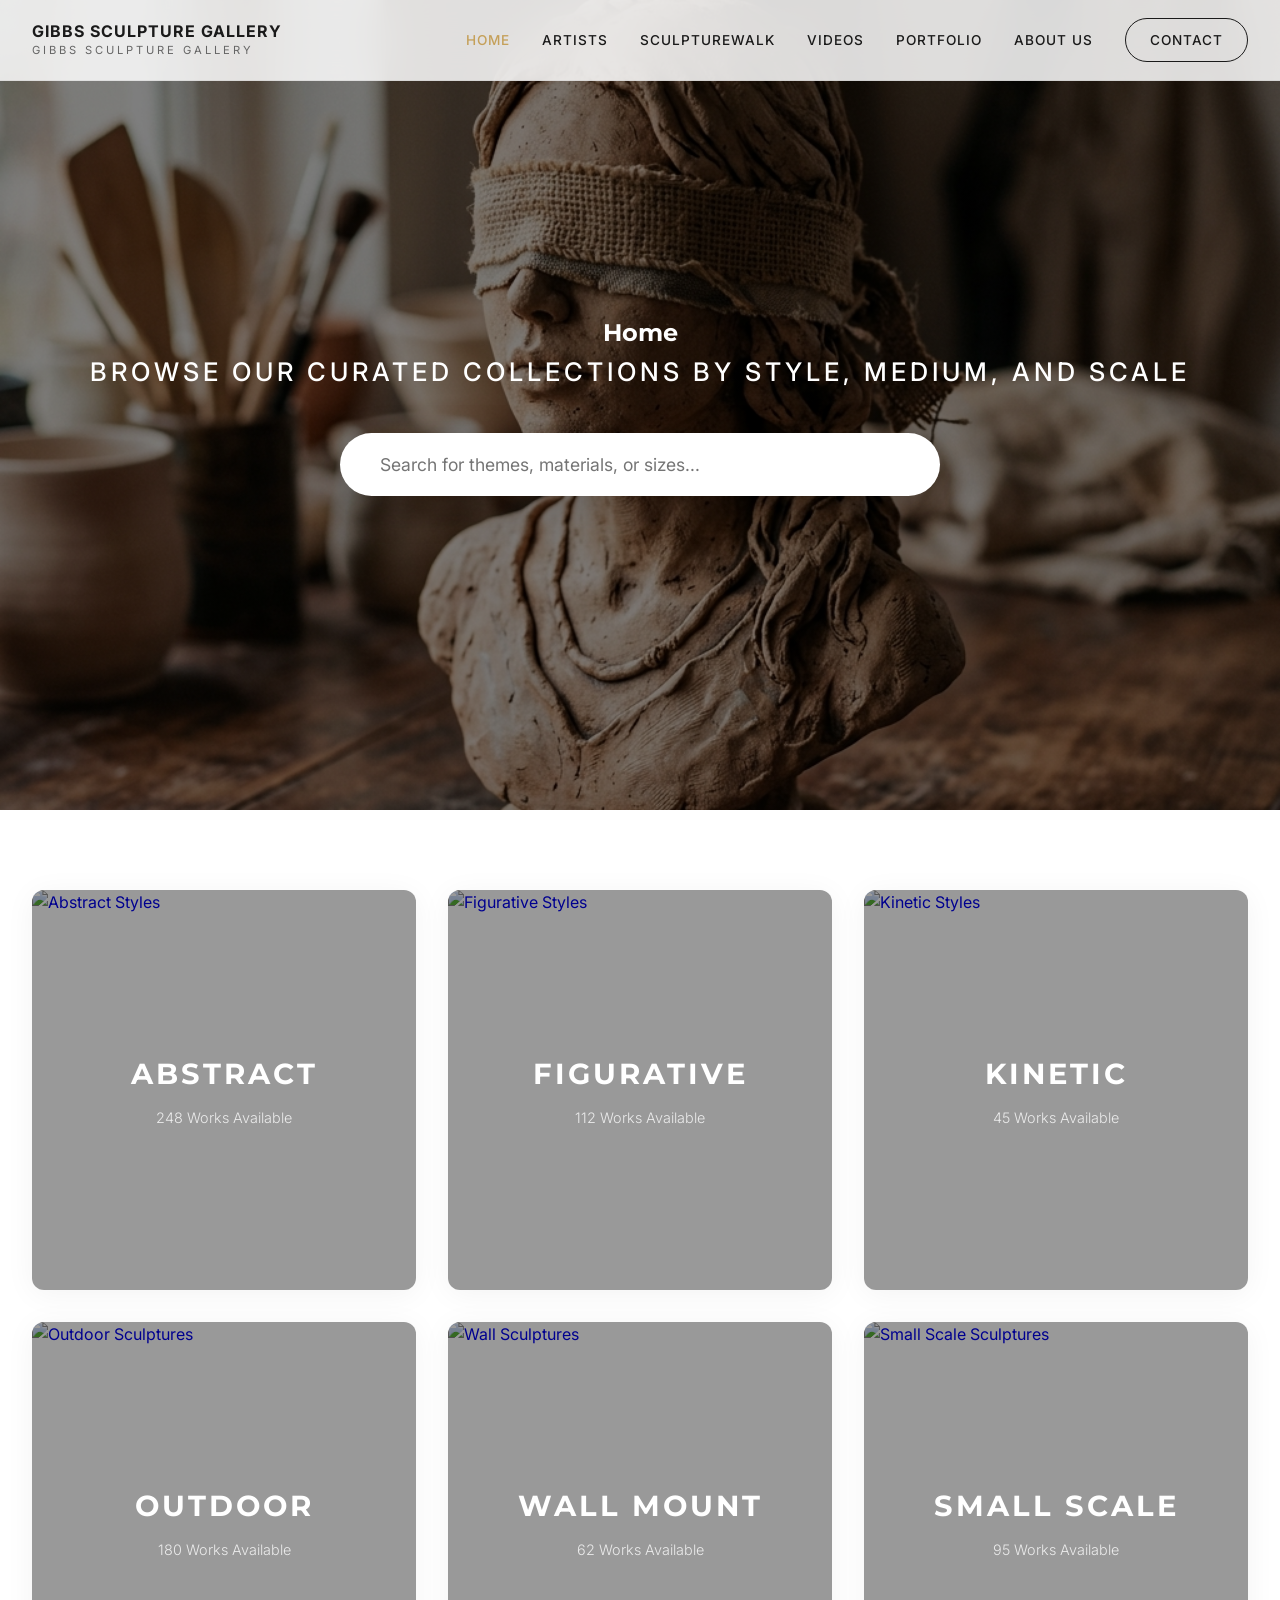
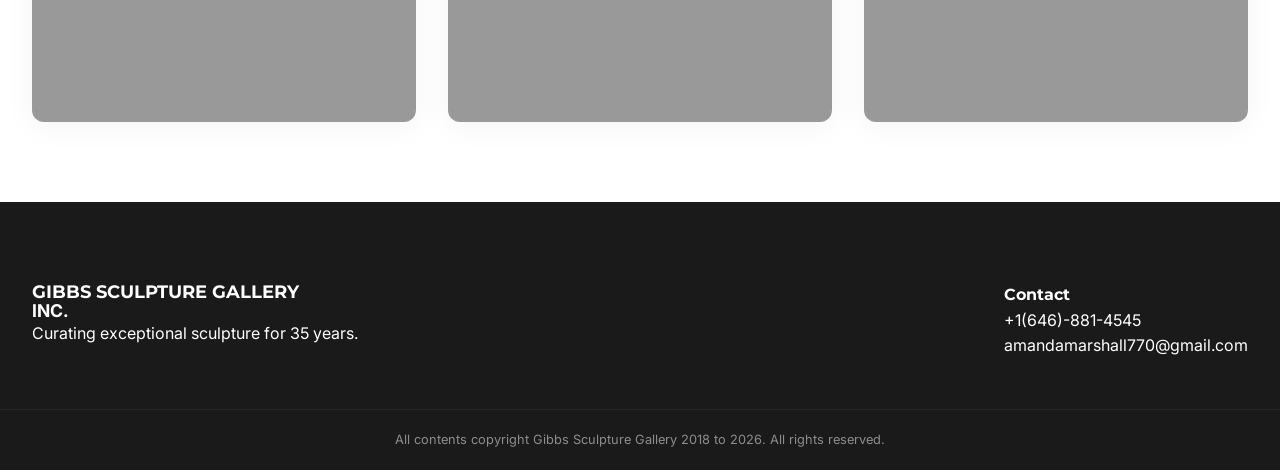
==== index.html @ 4829c7db "Removed deleted image references and swapped Find Sculpture to become the new Home page" ====
<!DOCTYPE html>
<html lang="en">
<head>
    <meta charset="UTF-8">
    <meta name="viewport" content="width=device-width, initial-scale=1.0">
    <title>Home | Gibbs Sculpture Gallery</title>
    <meta name="description" content="Discover the perfect contemporary sculpture for your collection. Browse by material, style, and size.">
    
    <!-- Google Fonts -->
    <link rel="preconnect" href="https://fonts.googleapis.com">
    <link rel="preconnect" href="https://fonts.gstatic.com" crossorigin>
    <link href="https://fonts.googleapis.com/css2?family=Inter:wght@300;400;500;600&family=Montserrat:wght@300;400;500;600;700&display=swap" rel="stylesheet">
    
    <!-- Icons -->
    <script src="https://unpkg.com/lucide@0.400.0/dist/umd/lucide.min.js"></script>
    <link rel="stylesheet" href="https://cdnjs.cloudflare.com/ajax/libs/font-awesome/6.5.1/css/all.min.css">
    
    <link rel="stylesheet" href="style.css?v=1.1.0">
    <style>
        .discovery-grid {
            display: grid;
            grid-template-columns: repeat(3, 1fr);
            gap: 2rem;
            padding: 80px 0;
        }
        
        .category-card {
            position: relative;
            height: 400px;
            border-radius: var(--radius);
            overflow: hidden;
            box-shadow: var(--shadow);
            cursor: pointer;
            transition: all 0.5s var(--transition);
        }
        
        .category-card img {
            width: 100%;
            height: 100%;
            object-fit: cover;
            transition: transform 0.6s var(--transition);
        }
        
        .category-overlay {
            position: absolute;
            inset: 0;
            background: rgba(0,0,0,0.4);
            display: flex;
            flex-direction: column;
            justify-content: center;
            align-items: center;
            color: white;
            padding: 2rem;
            text-align: center;
            transition: background 0.3s;
        }
        
        .category-card:hover {
            transform: scale(1.02);
            box-shadow: 0 15px 40px rgba(0,0,0,0.15);
        }
        
        .category-card:hover img {
            transform: scale(1.1);
        }
        
        .category-card:hover .category-overlay {
            background: rgba(0,0,0,0.2);
        }
        
        .category-title {
            font-size: 1.8rem;
            letter-spacing: 3px;
            margin-bottom: 0.5rem;
            text-transform: uppercase;
        }
        
        .category-count {
            font-size: 0.9rem;
            opacity: 0.8;
            font-weight: 300;
        }

        /* ROBUST FLEX SEARCH BAR */
        .search-bar-unified {
            width: 100%;
            max-width: 600px;
            margin: 2rem auto 0;
            background: #ffffff;
            border-radius: 50px;
            display: flex;
            align-items: center;
            padding: 0.5rem 1.5rem;
            box-shadow: 0 10px 40px rgba(0,0,0,0.15);
            transition: all 0.3s var(--transition);
        }

        .search-bar-unified:focus-within {
            transform: translateY(-2px);
            box-shadow: 0 15px 50px rgba(0,0,0,0.25);
        }

        .search-bar-unified i {
            color: var(--text-muted);
            margin-right: 1rem;
            flex-shrink: 0;
        }

        .search-bar-unified input {
            border: none;
            outline: none;
            width: 100%;
            padding: 0.8rem 0;
            font-size: 1.1rem;
            background: transparent;
            color: var(--text);
        }
    </style>
</head>
<body>

    <!-- Header -->
    <header class="glass-nav">
        <div class="container nav-content">
            <div class="logo">
                <a href="index.html" style="text-decoration: none; color: inherit;">
                    <span class="logo-text">
                        <span class="logo-main">GIBBS SCULPTURE GALLERY</span>
                        <span class="logo-tagline">Gibbs Sculpture Gallery</span>
                    </span>
                </a>
            </div>
            <nav class="desktop-nav">
                <ul>
                    <li><a href="index.html" class="active">Home</a></li>
                    <li><a href="artists.html">Artists</a></li>
                    <li><a href="sculpturewalk.html">SculptureWalk</a></li>
                    <li><a href="videos.html">Videos</a></li>
                    <li><a href="portfolio.html">Portfolio</a></li>
                    <li><a href="about.html">About Us</a></li>
                    <li><a href="contact.html" class="contact-btn">Contact</a></li>
                </ul>
            </nav>
            <div class="mobile-menu-toggle">
                <i data-lucide="menu"></i>
            </div>
        </div>
    </header>

    <main>
        <section class="hero hero-fixed">
            <div class="container hero-content">
                <h1 class="fade-in">Home</h1>
                <p class="subtitle fade-in">Browse Our Curated Collections by Style, Medium, and Scale</p>
                
                <div class="search-bar-unified fade-in">
                    <i data-lucide="search"></i>
                    <input type="text" placeholder="Search for themes, materials, or sizes...">
                </div>
            </div>
        </section>

        <section class="container">
            <div class="discovery-grid">
                <a href="artists.html?filter=Abstract" class="category-card fade-in" style="--delay: 0.1s; text-decoration: none;">
                    <img src="assets/images/stone-1.jpg" alt="Abstract Styles">
                    <div class="category-overlay">
                        <h3 class="category-title">Abstract</h3>
                        <p class="category-count">248 Works Available</p>
                    </div>
                </a>

                <a href="artists.html?filter=Figurative" class="category-card fade-in" style="--delay: 0.2s; text-decoration: none;">
                    <img src="assets/images/stone-2.jpg" alt="Figurative Styles">
                    <div class="category-overlay">
                        <h3 class="category-title">Figurative</h3>
                        <p class="category-count">112 Works Available</p>
                    </div>
                </a>

                <a href="artists.html?filter=Kinetic" class="category-card fade-in" style="--delay: 0.3s; text-decoration: none;">
                    <img src="assets/images/stone-3.jpg" alt="Kinetic Styles">
                    <div class="category-overlay">
                        <h3 class="category-title">Kinetic</h3>
                        <p class="category-count">45 Works Available</p>
                    </div>
                </a>

                <a href="artists.html?filter=Bronze" class="category-card fade-in" style="--delay: 0.4s; text-decoration: none;">
                    <img src="assets/images/clay-1.jpg" alt="Outdoor Sculptures">
                    <div class="category-overlay">
                        <h3 class="category-title">Outdoor</h3>
                        <p class="category-count">180 Works Available</p>
                    </div>
                </a>

                <a href="artists.html?filter=Steel" class="category-card fade-in" style="--delay: 0.5s; text-decoration: none;">
                    <img src="assets/images/clay-2.jpg" alt="Wall Sculptures">
                    <div class="category-overlay">
                        <h3 class="category-title">Wall Mount</h3>
                        <p class="category-count">62 Works Available</p>
                    </div>
                </a>

                <a href="artists.html?filter=Abstract" class="category-card fade-in" style="--delay: 0.6s; text-decoration: none;">
                    <img src="assets/images/clay-3.jpg" alt="Small Scale Sculptures">
                    <div class="category-overlay">
                        <h3 class="category-title">Small Scale</h3>
                        <p class="category-count">95 Works Available</p>
                    </div>
                </a>
            </div>
        </section>
    </main>

    <!-- Footer -->
    <footer>
        <div class="container footer-content">
            <div class="footer-info">
                <div class="logo">
                    <span class="logo-text" style="font-size: 1.1rem;">GIBBS SCULPTURE GALLERY<span> INC.</span></span>
                </div>
                <p>Curating exceptional sculpture for 35 years.</p>
            </div>
            <div class="footer-links">
                <div class="link-group">
                    <h4>Contact</h4>
                    <p><i data-lucide="phone"></i> <a href="tel:+16468814545" style="color: inherit; text-decoration: none;">+1(646)-881-4545</a></p>
                    <p><i data-lucide="mail"></i> <a href="mailto:amandamarshall770@gmail.com" style="color: inherit; text-decoration: none;">amandamarshall770@gmail.com</a></p>
                </div>
            </div>
        </div>
        <div class="footer-bottom">
            <p>All contents copyright Gibbs Sculpture Gallery 2018 to 2026. All rights reserved.</p>
        </div>
    </footer>

    <script src="app.js?v=1.0.9"></script>
    <script>
        document.addEventListener('DOMContentLoaded', () => {
            if (typeof lucide !== 'undefined') {
                lucide.createIcons();
            }
        });
    </script>
</body>
</html>
---- style.css ----
:root {
    --primary: #1a1a1a;
    --secondary: #f4f4f4;
    --accent: #c5a059;
    --text: #1a1a1a;
    --text-muted: #666666;
    --bg: #ffffff;
    --glass: rgba(255, 255, 255, 0.85);
    --transition: cubic-bezier(0.4, 0, 0.2, 1);
    --shadow: 0 4px 30px rgba(0, 0, 0, 0.05);
    --radius: 12px;
}

* {
    margin: 0;
    padding: 0;
    box-sizing: border-box;
    font-family: 'Inter', sans-serif;
}

body {
    background-color: var(--bg);
    color: var(--text);
    line-height: 1.6;
    overflow-x: hidden;
}

h1, h2, h3, h4, .logo-text {
    font-family: 'Montserrat', sans-serif;
    font-weight: 700;
}

.container {
    max-width: 1400px;
    margin: 0 auto;
    padding: 0 2rem;
}

/* Glass Navigation */
.glass-nav {
    position: fixed;
    top: 0;
    left: 0;
    width: 100%;
    z-index: 1000;
    backdrop-filter: blur(20px);
    background: var(--glass);
    border-bottom: 1px solid rgba(0, 0, 0, 0.05);
    transition: all 0.3s var(--transition);
}

.nav-content {
    height: 80px;
    display: flex;
    justify-content: space-between;
    align-items: center;
}

.logo-text {
    display: flex;
    flex-direction: column;
    justify-content: center;
    line-height: 1.1;
}

.logo-main {
    font-size: 1rem;
    font-weight: 700;
    letter-spacing: 1px;
    text-transform: uppercase;
}

.logo-main span {
    font-weight: 300;
    color: var(--text-muted);
}

.logo-tagline {
    font-size: 0.7rem;
    font-weight: 400;
    letter-spacing: 3px;
    text-transform: uppercase;
    color: var(--text-muted);
    margin-top: 0.2rem;
}

.desktop-nav ul {
    display: flex;
    list-style: none;
    gap: 2rem;
}

.desktop-nav a {
    text-decoration: none;
    color: var(--text);
    font-size: 0.85rem;
    font-weight: 500;
    text-transform: uppercase;
    letter-spacing: 1px;
    transition: color 0.3s;
}

.desktop-nav a:hover, .desktop-nav a.active {
    color: var(--accent);
}

.contact-btn {
    padding: 0.8rem 1.5rem;
    border: 1px solid var(--primary);
    border-radius: 50px;
}

.contact-btn:hover {
    background: var(--primary);
    color: white !important;
}

.mobile-menu-toggle {
    display: none;
}

/* Hero Section */
.hero {
    height: 90vh;
    padding: 0;
    background: linear-gradient(rgba(0,0,0,0.5), rgba(0,0,0,0.5)), url('assets/images/hero-sculpture.png');
    background-size: cover;
    background-position: center;
    background-attachment: fixed;
    display: flex;
    align-items: center;
    justify-content: center;
    color: #ffffff;
    text-align: center;
}

.hero h1, .hero p, .hero .subtitle {
    color: #ffffff !important;
}

.majestic-title {
    font-weight: 300 !important;
    letter-spacing: 12px !important;
    font-size: clamp(2rem, 6vw, 4rem) !important;
    text-shadow: 0 10px 40px rgba(0,0,0,0.5);
}

.majestic-subtitle {
    letter-spacing: 4px !important;
    border-top: 1px solid rgba(255,255,255,0.3);
    padding-top: 1.5rem;
    margin-top: 1rem;
    font-weight: 400 !important;
}

.majestic-description {
    margin-top: 3rem;
}

/* MOBILE FIX FOR MAJESTIC HERO */
@media (max-width: 768px) {
    .hero-home-fix {
        padding-top: 140px !important;
        height: auto !important;
        min-height: 80vh !important;
    }

    .majestic-title {
        letter-spacing: 4px !important;
        font-size: 2.22rem !important;
        line-height: 1.2 !important;
        padding: 0 10px;
    }

    .majestic-subtitle {
        font-size: 0.9rem !important;
        letter-spacing: 2px !important;
        padding-top: 1rem !important;
    }

    .majestic-description {
        margin-top: 1.5rem !important;
        padding: 0 15px !important;
    }

    .majestic-description p {
        font-size: 1.05rem !important;
        line-height: 1.6 !important;
    }
}

.subtitle {
    font-size: clamp(1.2rem, 2vw, 1.8rem);
    color: var(--secondary);
    font-weight: 500;
    text-transform: uppercase;
    letter-spacing: 4px;
    margin-bottom: 2.5rem;
}

.description p {
    max-width: 850px;
    margin: 0 auto;
    font-size: 1.25rem;
    line-height: 1.8;
    color: rgba(255,255,255,0.95);
    letter-spacing: 0.5px;
}

/* Featured Section */
.featured {
    padding: 50px 0 100px;
}

.section-title {
    font-size: 2rem;
    margin-bottom: 3rem;
    text-align: center;
    position: relative;
    padding-bottom: 1rem;
}

.section-title::after {
    content: '';
    position: absolute;
    bottom: 0;
    left: 50%;
    transform: translateX(-50%);
    width: 50px;
    height: 2px;
    background: var(--accent);
}

.featured-grid {
    display: grid;
    grid-template-columns: repeat(4, 1fr);
    gap: 1.5rem;
}

.featured-card {
    position: relative;
    border-radius: var(--radius);
    overflow: hidden;
    height: 500px;
    cursor: pointer;
    box-shadow: var(--shadow);
    transition: transform 0.6s var(--transition);
}

.featured-card img {
    width: 100%;
    height: 100%;
    object-fit: cover;
    transition: transform 0.6s var(--transition);
}

.card-overlay {
    position: absolute;
    inset: 0;
    background: linear-gradient(to top, rgba(0,0,0,0.8) 0%, transparent 60%);
    display: flex;
    flex-direction: column;
    justify-content: flex-end;
    padding: 2rem;
    color: white;
    opacity: 0.9;
    transition: all 0.3s;
}

.featured-card:hover {
    transform: translateY(-10px);
}

.featured-card:hover img {
    transform: scale(1.1);
}

/* Gallery Controls */
.gallery-controls {
    background: var(--secondary);
    padding: 2rem 0;
    margin-bottom: 4rem;
}

.controls-wrapper {
    display: flex;
    justify-content: space-between;
    align-items: center;
}

.search-bar {
    position: relative;
    width: 300px;
}

.search-bar i {
    position: absolute;
    left: 1rem;
    top: 50%;
    transform: translateY(-50%);
    color: var(--text-muted);
}

.search-bar input {
    width: 100%;
    padding: 0.8rem 1rem 0.8rem 3rem;
    border: 1px solid rgba(0,0,0,0.1);
    border-radius: 50px;
    outline: none;
    transition: border-color 0.3s;
}

.search-bar input:focus {
    border-color: var(--accent);
}

.filter-btn {
    background: none;
    border: 1px solid rgba(0,0,0,0.1);
    padding: 0.6rem 1.5rem;
    border-radius: 50px;
    cursor: pointer;
    font-size: 0.85rem;
    font-weight: 500;
    margin-left: 0.5rem;
    transition: all 0.3s;
}

.filter-btn:hover, .filter-btn.active {
    background: var(--primary);
    color: white;
    border-color: var(--primary);
}

/* Artist Grid */
.artist-directory {
    padding-bottom: 100px;
}

.artist-grid {
    display: grid;
    grid-template-columns: repeat(auto-fill, minmax(300px, 1fr));
    gap: 2rem;
}

.artist-card {
    background: white;
    border-radius: var(--radius);
    overflow: hidden;
    border: 1px solid rgba(0,0,0,0.05);
    box-shadow: 0 4px 10px rgba(0,0,0,0.02);
    cursor: pointer;
    transition: all 0.3s var(--transition);
    display: flex;
    flex-direction: column;
}

.artist-img-wrapper {
    width: 100%;
    height: 350px;
    overflow: hidden;
    background: var(--secondary);
}

.artist-img-wrapper img {
    width: 100%;
    height: 100%;
    object-fit: cover;
    transition: transform 0.6s var(--transition);
}

.artist-info {
    padding: 1.5rem;
    position: relative;
    background: white;
}

.artist-card::before {
    content: '';
    position: absolute;
    top: 0;
    left: 0;
    width: 0;
    height: 4px;
    background: var(--accent);
    transition: width 0.3s;
    z-index: 10;
}

.artist-card:hover {
    transform: translateY(-8px);
    box-shadow: 0 15px 40px rgba(0,0,0,0.08);
}

.artist-card:hover img {
    transform: scale(1.1);
}

.artist-card:hover::before {
    width: 100%;
}

.artist-card h3 {
    font-size: 1rem;
    letter-spacing: 1px;
    margin-bottom: 0.25rem;
    text-transform: uppercase;
}

.artist-card span {
    font-size: 0.8rem;
    color: var(--text-muted);
    font-weight: 300;
}

/* Animations */
.fade-in {
    animation: fadeIn 1s var(--transition) forwards;
}

@keyframes fadeIn {
    from { opacity: 0; transform: translateY(20px); }
    to { opacity: 1; transform: translateY(0); }
}

/* Responsive */
@media (max-width: 1024px) {
    .featured-grid { grid-template-columns: repeat(2, 1fr); }
    .featured-card { height: 400px; }
}

@media (max-width: 768px) {
    .hero-content h1 { font-size: 2.8rem; }
    .controls-wrapper { flex-direction: column; gap: 1.5rem; }
    .search-bar { width: 100%; }
    .filters { display: flex; overflow-x: auto; width: 100%; padding-bottom: 0.5rem; }
}

/* Footer */
footer {
    background: var(--primary);
    color: white;
    padding: 80px 0 20px;
}

.footer-content {
    display: flex;
    justify-content: space-between;
    margin-bottom: 50px;
}

.footer-links {
    display: flex;
    gap: 4rem;
}

.social-links {
    display: flex;
    gap: 1.5rem;
}

.social-links a {
    color: white;
    opacity: 0.6;
    font-size: 1.2rem;
    transition: all 0.3s var(--transition);
}

.social-links a:hover {
    opacity: 1;
    color: var(--accent);
    transform: translateY(-3px);
}

.footer-bottom {
    border-top: 1px solid rgba(255,255,255,0.1);
    padding-top: 20px;
    text-align: center;
    font-size: 0.8rem;
    opacity: 0.5;
}

.locations-grid {
    margin-top: 100px;
    display: grid;
    grid-template-columns: repeat(3, 1fr);
    gap: 2rem;
}

.location-card {
    background: var(--secondary);
    padding: 2rem;
    border-radius: var(--radius);
    border: 1px solid rgba(0,0,0,0.05);
}

.location-card h4 {
    color: var(--accent);
    margin-bottom: 1rem;
    text-transform: uppercase;
    letter-spacing: 1px;
}

.location-card p {
    font-size: 0.95rem;
    color: var(--text-muted);
}

/* --- Global Responsive Fixes for All Pages --- */
@media (max-width: 768px) {
    .container {
        padding: 0 16px;
    }

    .nav-content {
        height: 60px !important; /* COMPACT HEADER */
    }

    .logo-text {
        font-size: 0.9rem !important; /* SLIGHTLY LARGER FOR CLARITY */
        line-height: 1.1 !important;
        max-width: none !important; /* ALLOW FULL WIDTH TO PREVENT WRAPPING */
        width: auto !important;
    }

    .logo-main {
        white-space: nowrap !important; /* FORCE ONE LINE */
    }

    .logo-main span {
        display: inline !important; /* KEEP "INC." ON THE SAME LINE */
        font-size: inherit !important;
        color: var(--text-muted) !important;
    }

    .logo-tagline {
        display: block !important; /* ENSURE TAGLINE IS ON NEXT LINE */
        font-size: 0.65rem !important;
        letter-spacing: 2px !important;
        color: var(--text-muted) !important;
    }

    /* Mobile Menu Toggle Positioning */
    .mobile-menu-toggle {
        display: flex !important;
        justify-content: center;
        align-items: center;
        width: 48px;
        height: 48px;
        cursor: pointer;
        z-index: 1050; /* Above everything */
        position: relative;
        margin-right: -14px; /* Nudge further to the edge */
        margin-top: -6px;   /* Nudge slightly higher */
        background: rgba(255,255,255,0.1);
        border-radius: 50%;
        transition: background 0.3s;
    }
    
    .mobile-menu-toggle:active {
        background: rgba(0,0,0,0.05);
    }
    
    .mobile-menu-toggle i {
        width: 28px;
        height: 28px;
        color: var(--primary);
    }
    
    .desktop-nav {
        position: fixed;
        top: 0;
        right: -100%;
        width: 100%;
        height: 100vh;
        background: var(--glass);
        backdrop-filter: blur(30px);
        display: flex !important;
        flex-direction: column;
        justify-content: center;
        align-items: center;
        transition: right 0.6s var(--transition);
        z-index: 1040;
    }

    .desktop-nav.mobile-active {
        right: 0;
    }

    .desktop-nav ul {
        flex-direction: column;
        align-items: center;
        gap: 2.5rem;
    }

    .desktop-nav a {
        font-size: 1.25rem;
    }

    section {
        padding: 60px 0 !important;
    }

    .hero {
        padding: 120px 20px 60px !important;
        text-align: center !important;
        display: flex !important;
        flex-direction: column !important;
        align-items: center !important;
    }

    .hero-content {
        max-width: 100% !important;
        width: 100% !important;
        display: flex !important;
        flex-direction: column !important;
        align-items: center !important;
    }

    .hero-content h1 {
        font-size: 2.2rem !important;
        letter-spacing: 1px !important;
        margin-bottom: 1rem !important;
        width: 100% !important;
    }

    .subtitle {
        font-size: 1rem !important;
        margin-bottom: 1.5rem !important;
        width: 100% !important;
    }

    .description {
        width: 100% !important;
        display: flex !important;
        justify-content: center !important;
    }

    .description p {
        margin: 0 auto !important;
        font-size: 1rem !important;
        text-align: center !important;
        max-width: 100% !important;
    }

    .section-title {
        font-size: 1.8rem !important;
        margin-bottom: 2rem !important;
    }

    /* Force all layout grids to single column on mobile */
    .featured-grid,
    .artist-grid,
    .story-grid,
    .discovery-grid,
    .video-grid,
    .tour-grid,
    .portfolio-grid,
    .contact-grid,
    .locations-grid,
    .stats-grid,
    .footer-content,
    .footer-links {
        grid-template-columns: 1fr !important;
        flex-direction: column !important;
        gap: 2rem !important;
        text-align: center;
    }

    .link-group {
        align-items: center;
    }

    /* About Us Specific Hero Fix */
    .hero-about {
        min-height: 70vh !important;
        display: block !important; /* DISABLING FLEX TO PREVENT JUMPING */
        padding-top: 200px !important; /* MASSIVE SPACING TO ENSURE VISIBILITY */
        padding-bottom: 80px !important;
        background: linear-gradient(rgba(0,0,0,0.6), rgba(0,0,0,0.6)), url('assets/images/hero-sculpture.png') !important; /* DARKER FOR BETTER CONTRAST */
        background-size: cover !important;
        background-position: center !important;
        color: white !important;
        text-align: center !important;
    }

    .hero-about .hero-content {
        display: block !important;
        width: 100% !important;
        margin: 0 auto !important;
    }

    .hero-about h1 {
        font-size: 2.4rem !important; /* SCALED FOR BETTER FIT */
        margin-bottom: 1rem !important;
        color: white !important;
        text-transform: uppercase !important;
        letter-spacing: 2px !important;
        text-shadow: 0 4px 15px rgba(0,0,0,0.5) !important;
    }

    .hero-about .subtitle, .hero-about .description p {
        color: rgba(255,255,255,1) !important; /* FULL WHITE FOR SHARPNESS */
        max-width: 90% !important;
        margin-left: auto !important;
        margin-right: auto !important;
    }

    /* SculptureWalk Specific Hero Fix */
    .sw-hero {
        min-height: 70vh !important;
        display: flex !important;
        flex-direction: column !important;
        justify-content: center !important;
        padding-top: 120px !important;
        background: linear-gradient(rgba(0,0,0,0.6), rgba(0,0,0,0.6)), url('assets/images/hero-sculpture.png') !important;
        background-size: cover !important;
        background-position: center !important;
        color: white !important;
        text-align: center !important;
    }

    .sw-hero h1 {
        font-size: clamp(2rem, 10vw, 4rem) !important;
        font-weight: 800 !important;
        color: white !important;
        text-transform: uppercase !important;
        letter-spacing: 2px !important;
        text-shadow: 0 5px 20px rgba(0,0,0,0.8) !important;
        margin-bottom: 0.5rem !important;
    }

    .sw-hero p {
        font-size: clamp(1rem, 4vw, 1.5rem) !important;
        color: rgba(255,255,255,0.9) !important;
        max-width: 800px !important;
        margin: 0 auto !important;
    }

    .hero-walk .description p {
        color: rgba(255,255,255,0.95) !important;
        max-width: 90% !important;
        margin: 0 auto !important;
        font-size: 1.1rem !important;
        line-height: 1.6 !important;
        text-shadow: 0 2px 5px rgba(0,0,0,0.5) !important;
    }

    /* Portfolio Specific Hero Fix */
    .hero-fixed {
        padding-top: 180px !important;
        min-height: 70vh !important;
        background: linear-gradient(rgba(0,0,0,0.65), rgba(0,0,0,0.65)), url('assets/images/hero-sculpture.png') !important; /* FRESH CLEAN IMAGE */
        background-size: cover !important;
        background-position: center !important;
        display: flex !important;
        flex-direction: column !important;
        align-items: center !important;
        text-align: center !important;
    }

    .hero-fixed h1 {
        font-size: clamp(2rem, 10vw, 3.5rem) !important;
        color: white !important;
        text-transform: uppercase !important;
        letter-spacing: 2px !important;
        text-shadow: 0 5px 20px rgba(0,0,0,0.8) !important;
    }

    .hero-fixed p {
        color: white !important; /* FORCING WHITE FOR READABILITY */
        font-size: 1.1rem !important;
        text-shadow: 0 2px 10px rgba(0,0,0,0.5) !important;
        max-width: 90% !important;
        margin: 1rem auto !important;
    }

    .portfolio-tabs {
        display: flex;
        justify-content: center;
        gap: 1.5rem;
        margin-top: 2rem;
    }

    .portfolio-tabs .filter-btn {
        color: white !important;
        border-color: rgba(255,255,255,0.4) !important;
        background: rgba(255,255,255,0.1) !important;
    }

    .portfolio-tabs .filter-btn.active {
        background: white !important;
        color: var(--primary) !important;
    }

    /* Videos Specific Hero Fix */
    .hero-videos {
        min-height: 80vh !important;
        background: linear-gradient(rgba(0,0,0,0.65), rgba(0,0,0,0.65)), url('assets/images/hero-sculpture.png') !important;
        background-size: cover !important;
        background-position: center !important;
        background-attachment: fixed !important;
        display: flex !important;
        flex-direction: column !important;
        align-items: center !important;
        justify-content: center !important;
        text-align: center !important;
        color: #ffffff !important;
        padding-top: 100px !important; /* REDUCED TOP PADDING ON DESKTOP TO ALLOW VERTICAL CENTERING */
    }

    .hero-videos h1, .hero-videos p {
        color: #ffffff !important;
    }

    .hero-videos h1 {
        font-size: clamp(3rem, 10vw, 6rem) !important; /* LARGER FOR DESKTOP */
        margin-bottom: 2rem !important;
        font-weight: 800 !important;
        text-transform: uppercase !important;
        letter-spacing: 5px !important; /* MORE EDITORIAL SPACING */
        text-shadow: 0 10px 40px rgba(0,0,0,0.8) !important;
    }

    .hero-videos .subtitle {
        font-size: clamp(1.2rem, 2vw, 1.8rem) !important;
        color: var(--secondary) !important;
        font-weight: 400 !important;
        text-transform: uppercase !important;
        letter-spacing: 6px !important;
        max-width: 1000px !important;
        margin: 0 auto !important;
        opacity: 0.95;
    }

    .artist-img-wrapper {
        height: 300px !important;
    }

    /* SculptureWalk and Portfolio special handling */
    .tour-item {
        flex-direction: column !important;
        height: auto !important;
    }

    .tour-img, .tour-info {
        width: 100% !important;
        height: auto !important;
    }

    .tour-info {
        padding: 2rem !important;
    }

    .video-card iframe {
        height: 250px !important;
    }
}
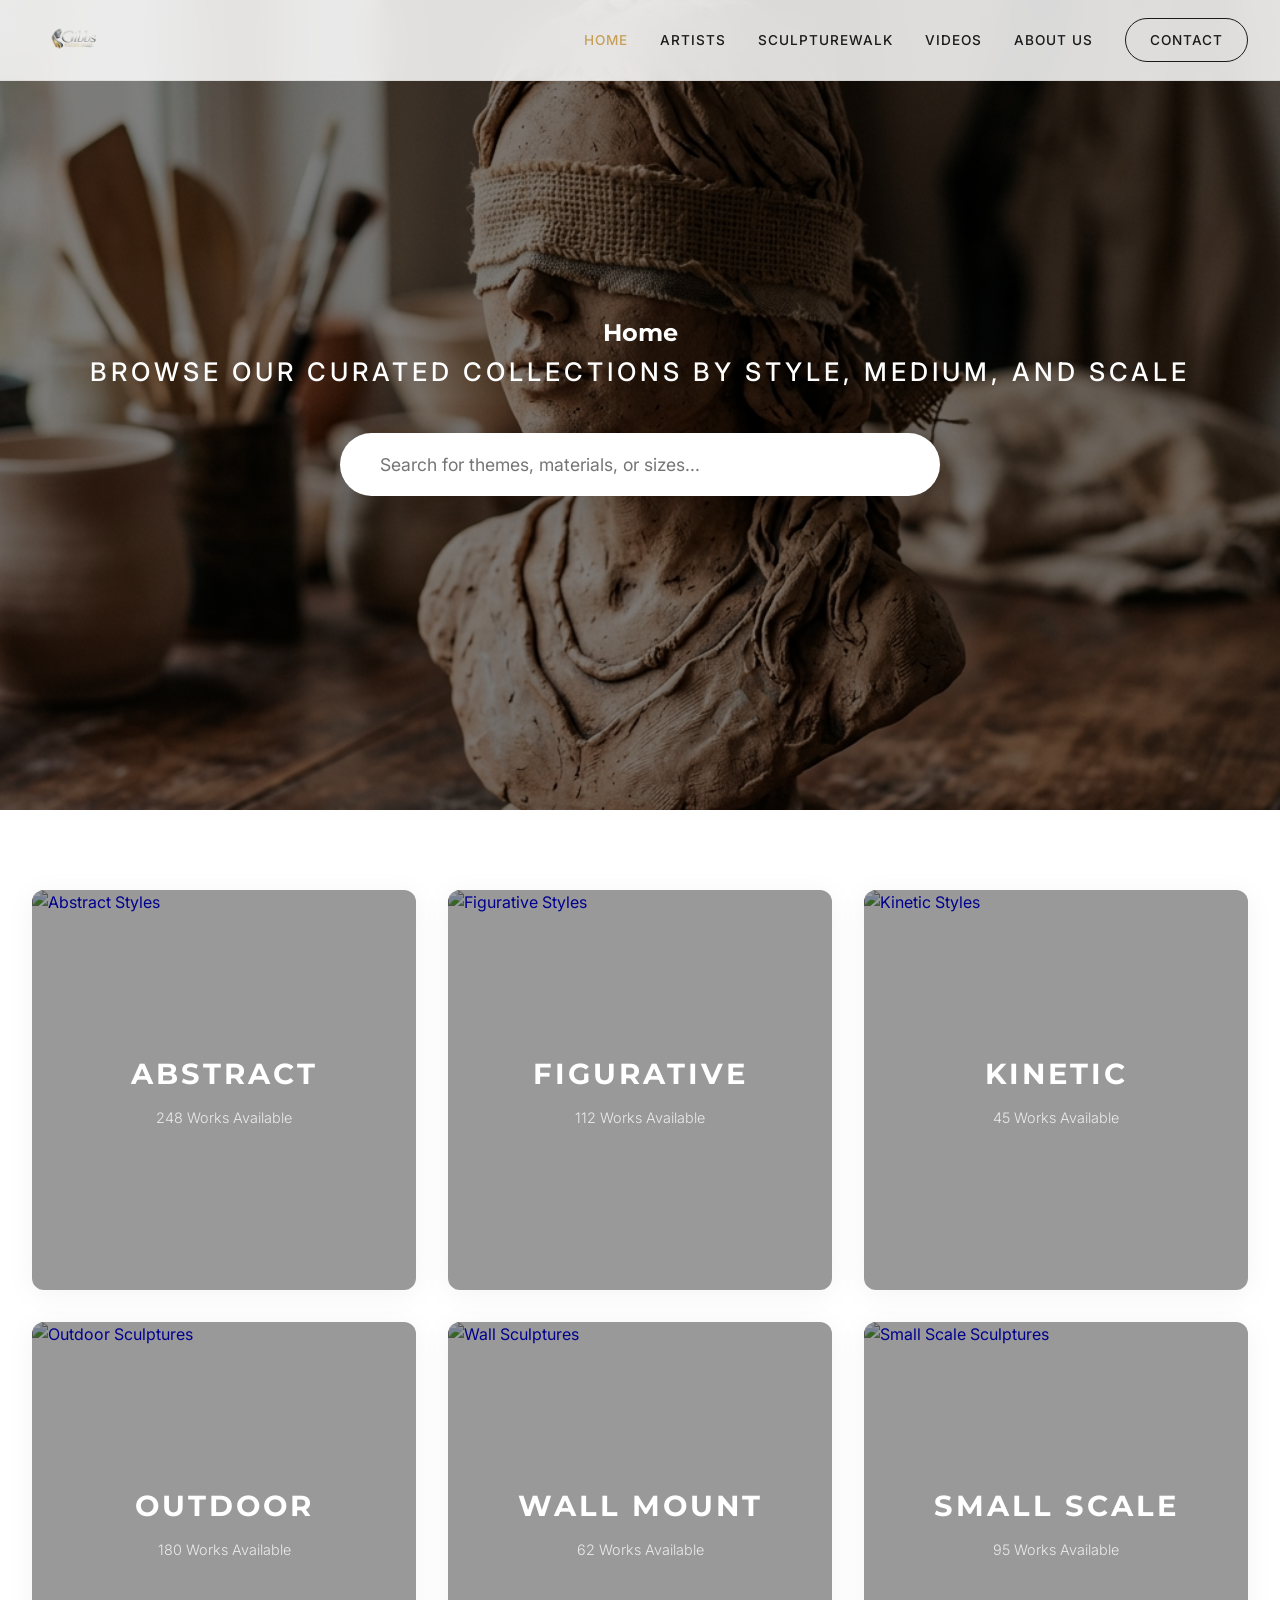
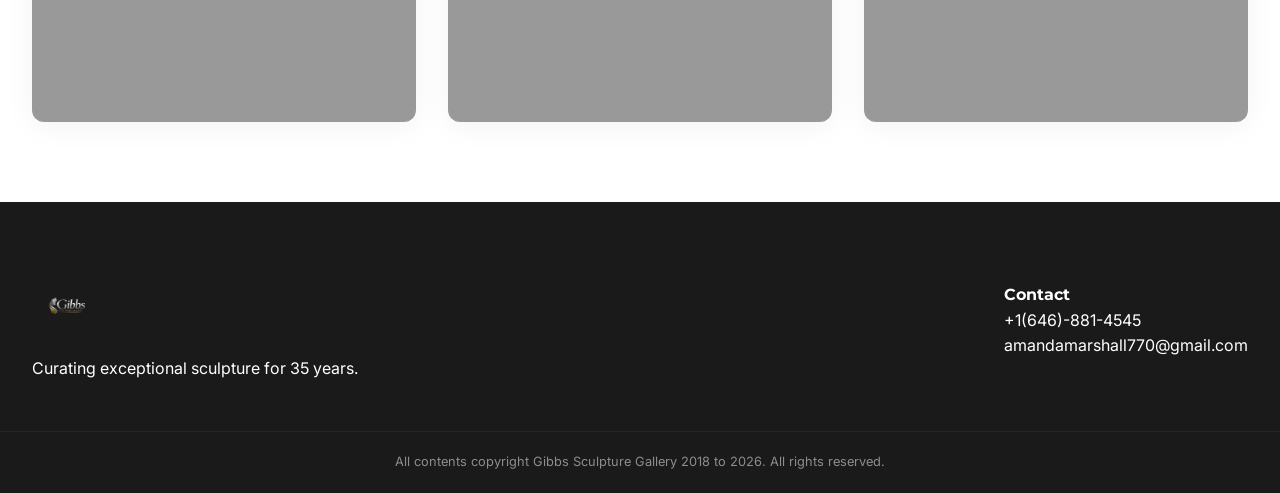
==== commit b31b3598: "Added custom logo image for header and footer" ====
--- a/index.html
+++ b/index.html
@@ -15,7 +15,7 @@
     <script src="https://unpkg.com/lucide@0.400.0/dist/umd/lucide.min.js"></script>
     <link rel="stylesheet" href="https://cdnjs.cloudflare.com/ajax/libs/font-awesome/6.5.1/css/all.min.css">
     
-    <link rel="stylesheet" href="style.css?v=1.1.0">
+    <link rel="stylesheet" href="style.css?v=1.2.0">
     <style>
         .discovery-grid {
             display: grid;
@@ -123,11 +123,8 @@
     <header class="glass-nav">
         <div class="container nav-content">
             <div class="logo">
-                <a href="index.html" style="text-decoration: none; color: inherit;">
-                    <span class="logo-text">
-                        <span class="logo-main">GIBBS SCULPTURE GALLERY</span>
-                        <span class="logo-tagline">Gibbs Sculpture Gallery</span>
-                    </span>
+                <a href="index.html" style="text-decoration: none; display: flex; align-items: center;">
+                    <img src="assets/images/logo.png" alt="Gibbs Sculpture Gallery Logo" style="height: 60px; width: auto;">
                 </a>
             </div>
             <nav class="desktop-nav">
@@ -136,7 +133,6 @@
                     <li><a href="artists.html">Artists</a></li>
                     <li><a href="sculpturewalk.html">SculptureWalk</a></li>
                     <li><a href="videos.html">Videos</a></li>
-                    <li><a href="portfolio.html">Portfolio</a></li>
                     <li><a href="about.html">About Us</a></li>
                     <li><a href="contact.html" class="contact-btn">Contact</a></li>
                 </ul>
@@ -218,7 +214,7 @@
         <div class="container footer-content">
             <div class="footer-info">
                 <div class="logo">
-                    <span class="logo-text" style="font-size: 1.1rem;">GIBBS SCULPTURE GALLERY<span> INC.</span></span>
+                    <img src="assets/images/logo.png" alt="Gibbs Sculpture Gallery Logo" style="height: 50px; width: auto; margin-bottom: 1rem;">
                 </div>
                 <p>Curating exceptional sculpture for 35 years.</p>
             </div>
@@ -235,7 +231,7 @@
         </div>
     </footer>
 
-    <script src="app.js?v=1.0.9"></script>
+    <script src="app.js?v=1.2.0"></script>
     <script>
         document.addEventListener('DOMContentLoaded', () => {
             if (typeof lucide !== 'undefined') {
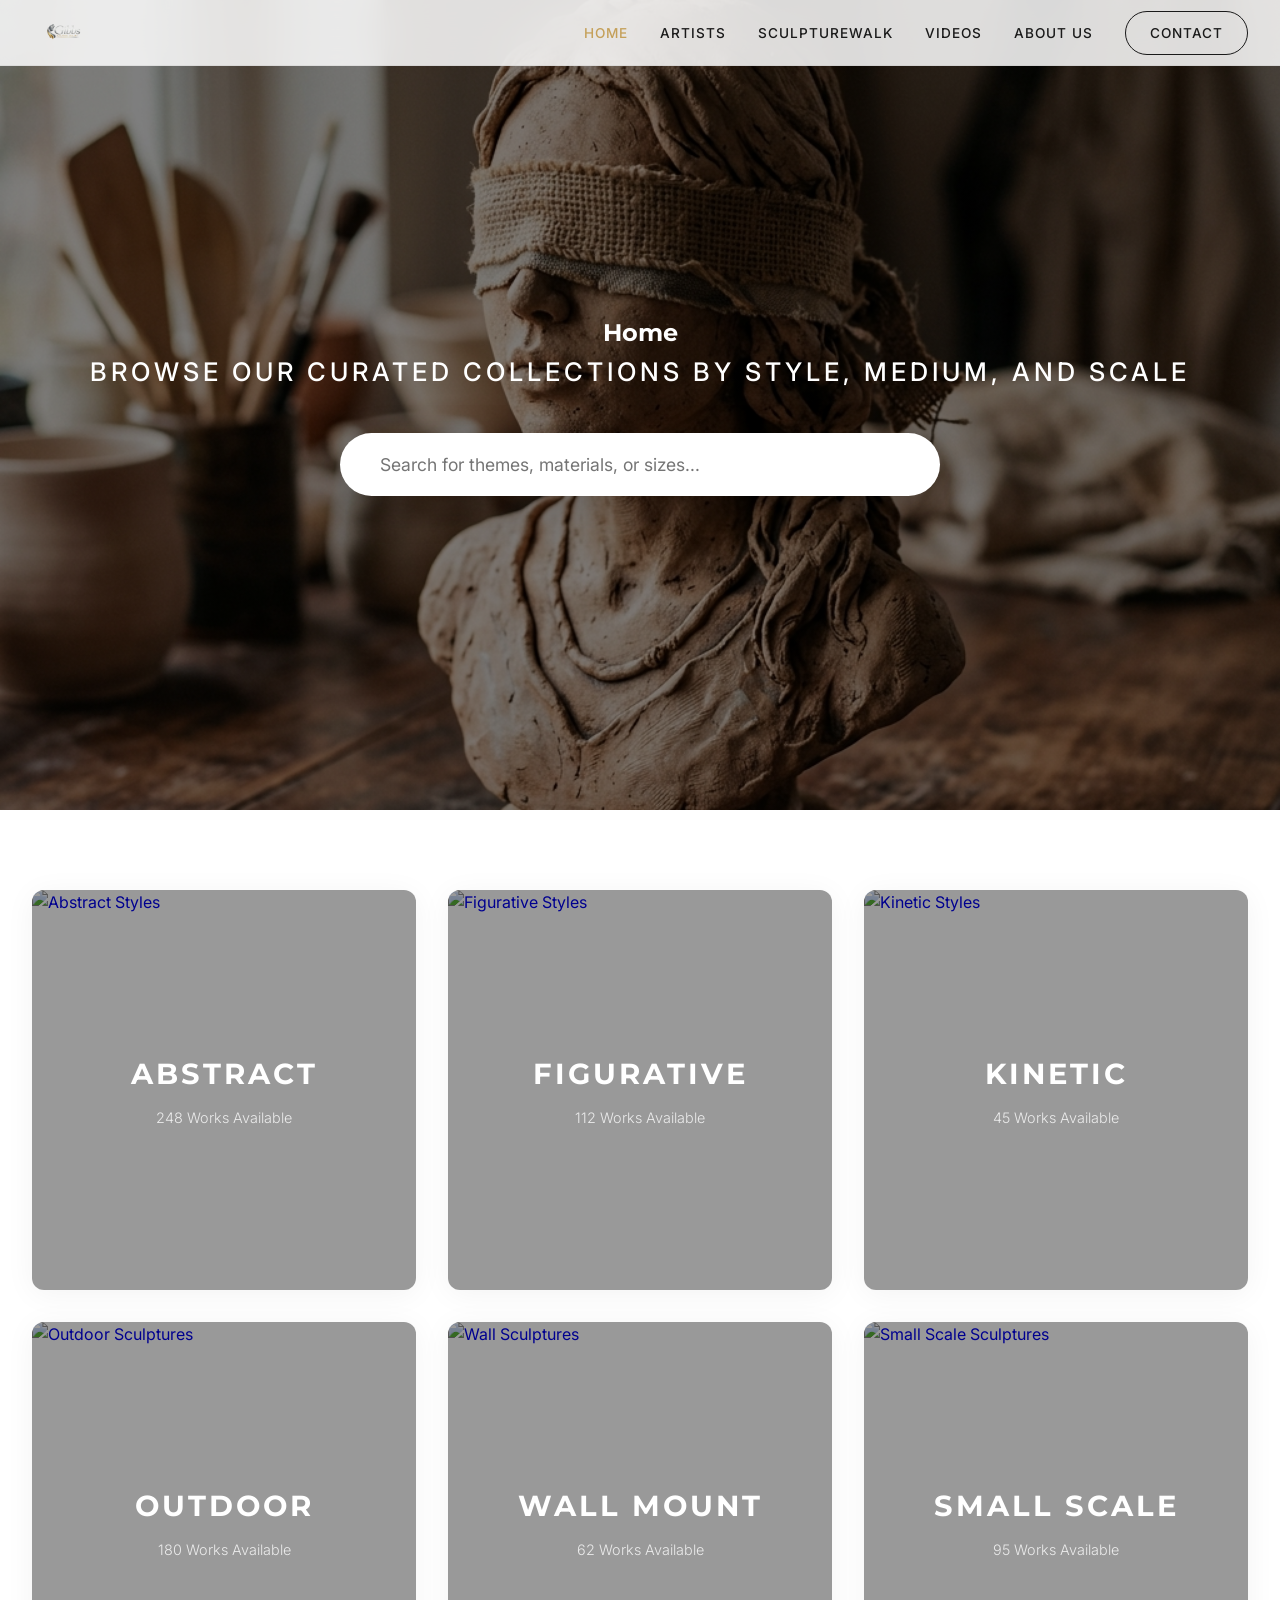
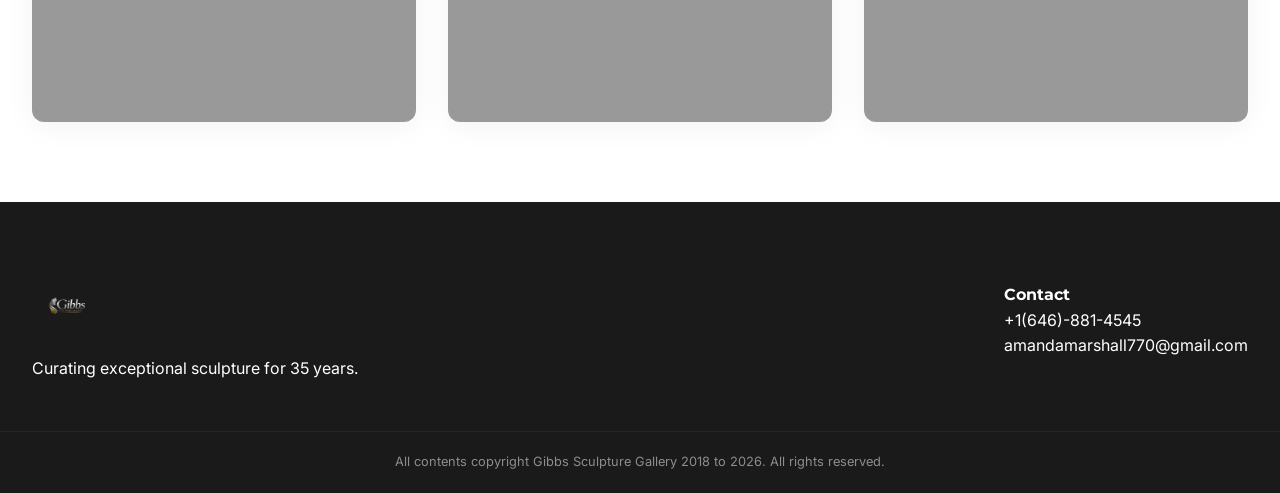
==== commit 222d4067: "Reduced header and logo size" ====
--- a/index.html
+++ b/index.html
@@ -124,7 +124,7 @@
         <div class="container nav-content">
             <div class="logo">
                 <a href="index.html" style="text-decoration: none; display: flex; align-items: center;">
-                    <img src="assets/images/logo.png" alt="Gibbs Sculpture Gallery Logo" style="height: 60px; width: auto;">
+                    <img src="assets/images/logo.png" alt="Gibbs Sculpture Gallery Logo" style="height: 45px; width: auto;">
                 </a>
             </div>
             <nav class="desktop-nav">
--- a/style.css
+++ b/style.css
@@ -50,7 +50,7 @@
 }
 
 .nav-content {
-    height: 80px;
+    height: 65px;
     display: flex;
     justify-content: space-between;
     align-items: center;
@@ -303,7 +303,7 @@
 
 .search-bar input {
     width: 100%;
-    padding: 0.8rem 1rem 0.8rem 3rem;
+    padding: 0.8rem 1.5rem;
     border: 1px solid rgba(0,0,0,0.1);
     border-radius: 50px;
     outline: none;
